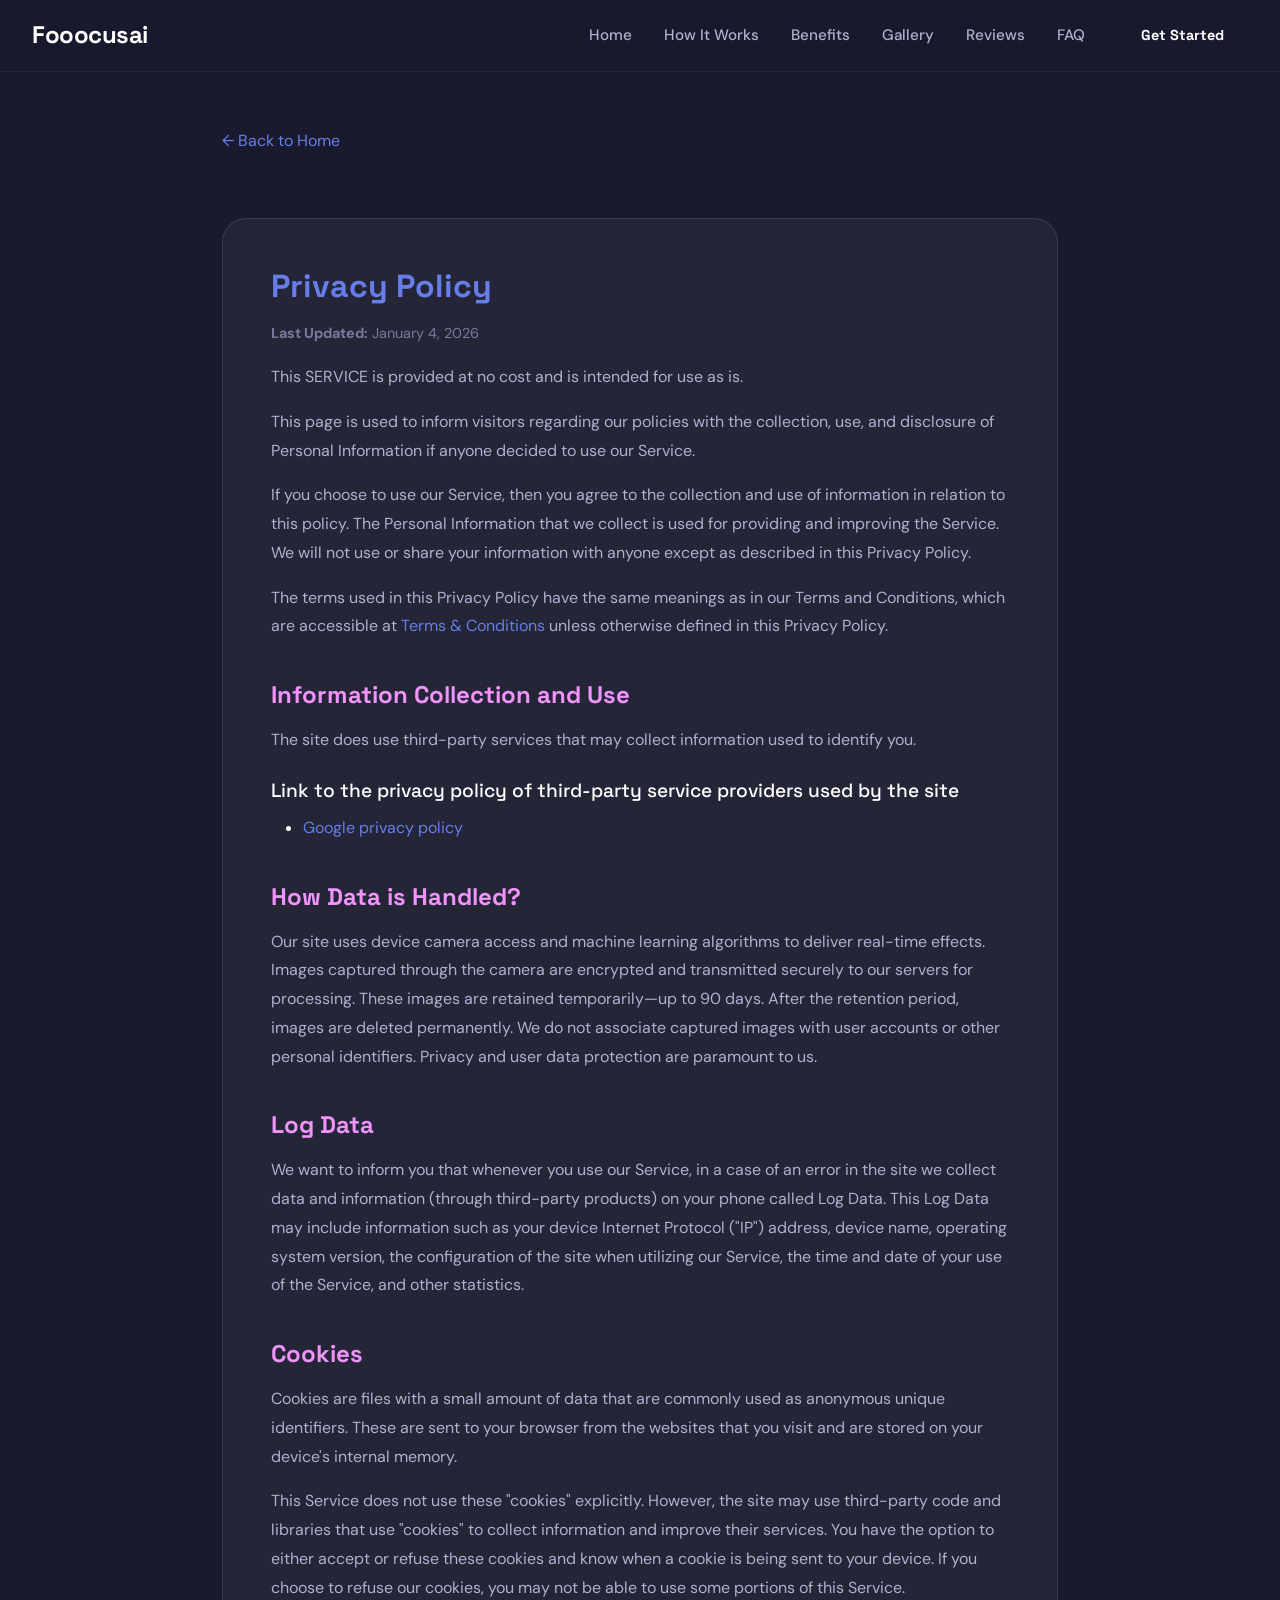
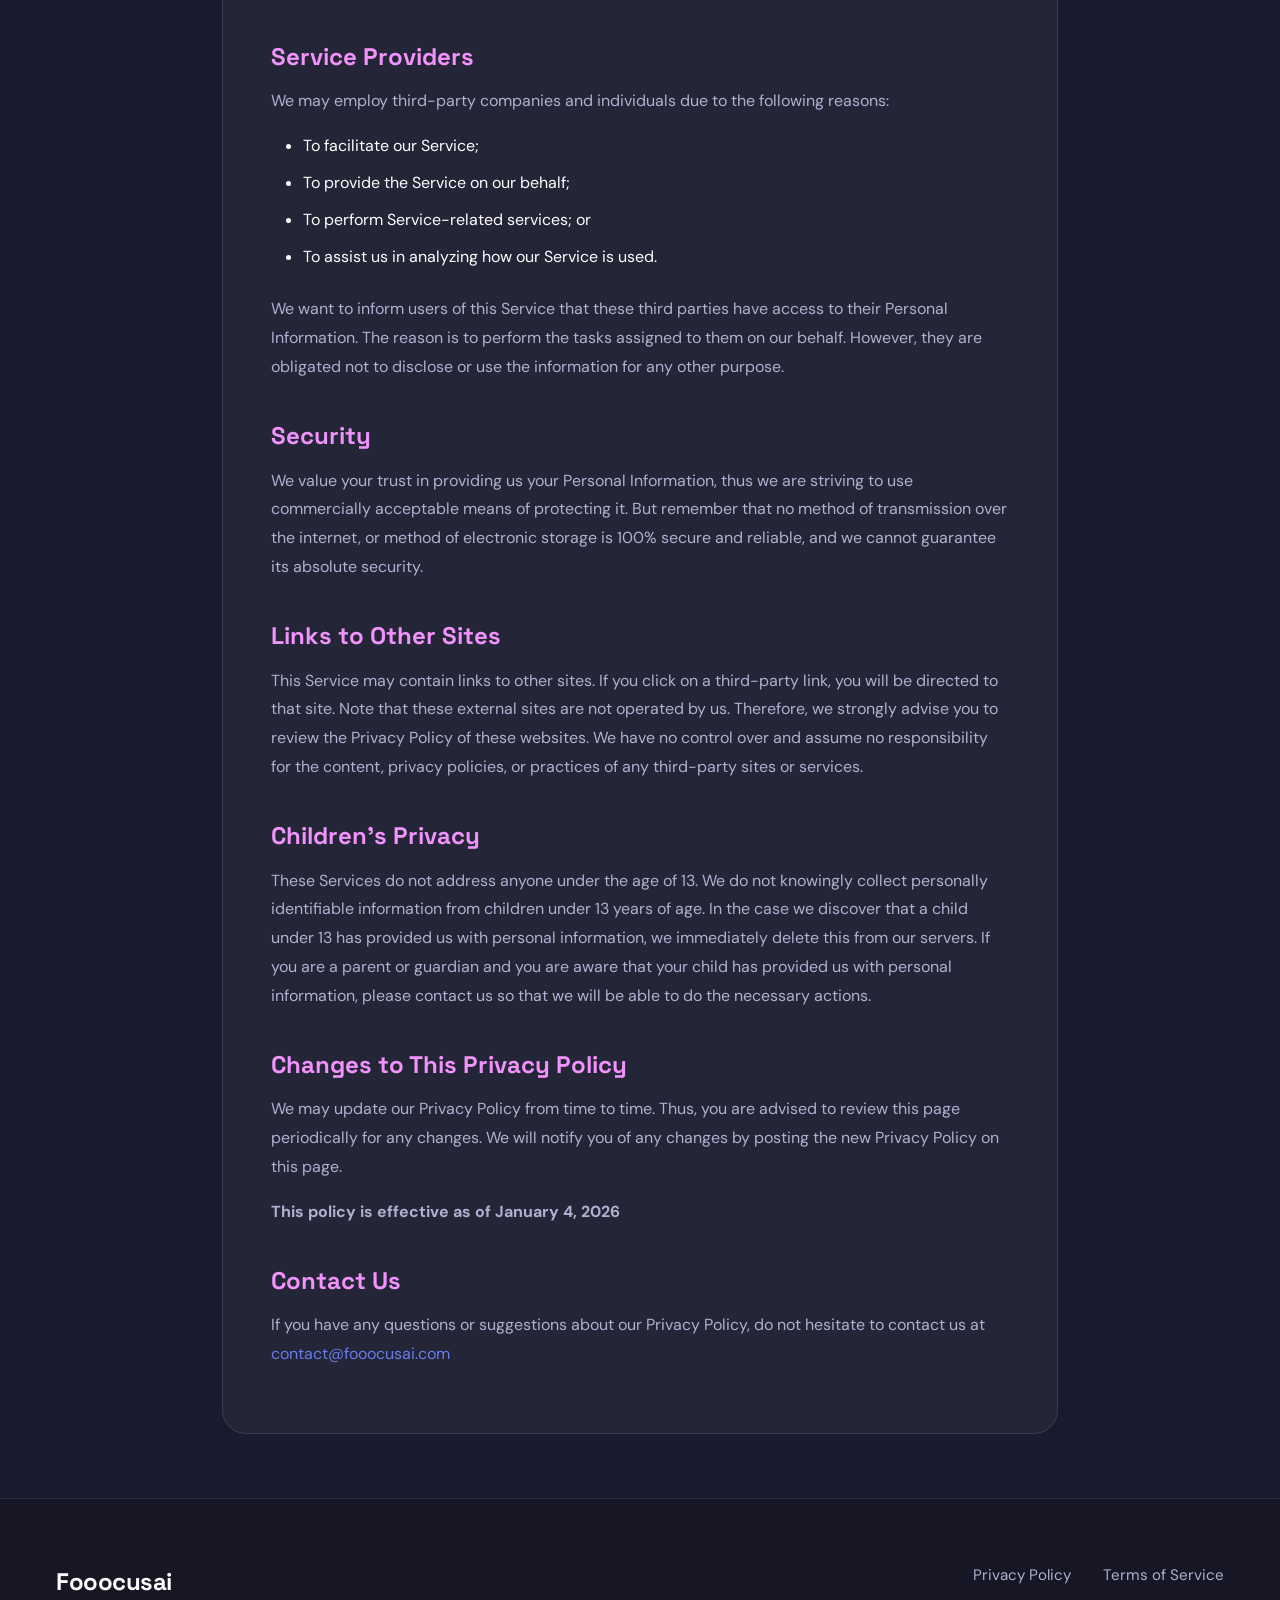
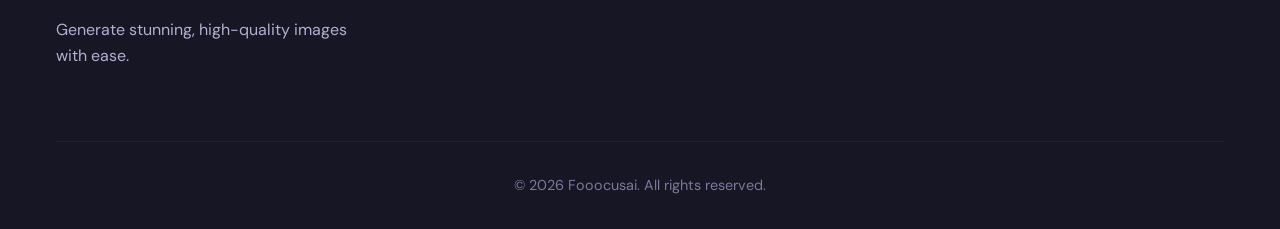
==== privacy.html @ db114f1c "Update footer links to direct to privacy and terms pages, and modify sitemap to include new URLs." ====
<!DOCTYPE html>
<html lang="en">
<head>
    <meta charset="UTF-8">
    <meta name="viewport" content="width=device-width, initial-scale=1.0">
    <title>Privacy Policy - FooocusAI</title>
    <meta name="description" content="Privacy Policy for FooocusAI - AI-powered image editing tool service">
    
    <!-- Fonts -->
    <link rel="preconnect" href="https://fonts.googleapis.com">
    <link rel="preconnect" href="https://fonts.gstatic.com" crossorigin>
    <link href="https://fonts.googleapis.com/css2?family=DM+Sans:wght@400;500;700&family=Space+Grotesk:wght@300;500;700&display=swap" rel="stylesheet">
    
    <!-- Styles -->
    <link rel="stylesheet" href="styles.css">
    
    <!-- Favicon -->
    <link rel="icon" type="image/png" href="favicon.png">
    
    <style>
        .policy-container {
            max-width: 900px;
            margin: 0 auto;
            padding: 8rem 2rem 4rem;
        }
        .policy-content {
            background: var(--surface);
            backdrop-filter: blur(12px);
            -webkit-backdrop-filter: blur(12px);
            border: 1px solid var(--border);
            border-radius: var(--radius-lg);
            padding: 3rem;
            margin-top: 2rem;
        }
        .policy-content h1 {
            color: var(--primary);
            margin-bottom: 1rem;
        }
        .policy-content h2 {
            color: var(--accent);
            margin-top: 2.5rem;
            margin-bottom: 1rem;
            font-size: 1.5rem;
        }
        .policy-content h3 {
            color: var(--text);
            margin-top: 1.5rem;
            margin-bottom: 0.75rem;
            font-size: 1.2rem;
        }
        .policy-content p {
            margin-bottom: 1rem;
            line-height: 1.8;
        }
        .policy-content ul {
            list-style: disc;
            padding-left: 2rem;
            margin-bottom: 1.5rem;
        }
        .policy-content li {
            margin-bottom: 0.5rem;
            line-height: 1.8;
        }
        .back-link {
            display: inline-block;
            margin-bottom: 2rem;
            color: var(--primary);
        }
        .back-link:hover {
            color: var(--accent);
        }
        .last-updated {
            color: var(--text-muted);
            font-size: 0.9rem;
            margin-bottom: 2rem;
        }
    </style>
</head>
<body>
    <!-- Header -->
    <header>
        <div class="logo">Fooocusai</div>
        <button class="menu-toggle" aria-label="Toggle navigation">☰</button>
        <nav>
            <a href="index.html">Home</a>
            <a href="index.html#how-to-use">How It Works</a>
            <a href="index.html#why-use">Benefits</a>
            <a href="index.html#gallery">Gallery</a>
            <a href="index.html#testimonials">Reviews</a>
            <a href="index.html#faq">FAQ</a>
            <a href="index.html#playground" class="btn btn-sm">Get Started</a>
        </nav>
    </header>

    <div class="policy-container">
        <a href="index.html" class="back-link">← Back to Home</a>
        
        <div class="policy-content">
            <h1>Privacy Policy</h1>
            <p class="last-updated"><strong>Last Updated:</strong> January 4, 2026</p>
            
            <p>This SERVICE is provided at no cost and is intended for use as is.</p>
            
            <p>This page is used to inform visitors regarding our policies with the collection, use, and disclosure of Personal Information if anyone decided to use our Service.</p>
            
            <p>If you choose to use our Service, then you agree to the collection and use of information in relation to this policy. The Personal Information that we collect is used for providing and improving the Service. We will not use or share your information with anyone except as described in this Privacy Policy.</p>
            
            <p>The terms used in this Privacy Policy have the same meanings as in our Terms and Conditions, which are accessible at <a href="terms.html">Terms & Conditions</a> unless otherwise defined in this Privacy Policy.</p>
            
            <h2>Information Collection and Use</h2>
            
            <p>The site does use third-party services that may collect information used to identify you.</p>
            
            <h3>Link to the privacy policy of third-party service providers used by the site</h3>
            <ul>
                <li><a href="https://policies.google.com/privacy" target="_blank" rel="noopener noreferrer">Google privacy policy</a></li>
            </ul>
            
            <h2>How Data is Handled?</h2>
            <p>Our site uses device camera access and machine learning algorithms to deliver real-time effects. Images captured through the camera are encrypted and transmitted securely to our servers for processing. These images are retained temporarily—up to 90 days. After the retention period, images are deleted permanently. We do not associate captured images with user accounts or other personal identifiers. Privacy and user data protection are paramount to us.</p>
            
            <h2>Log Data</h2>
            <p>We want to inform you that whenever you use our Service, in a case of an error in the site we collect data and information (through third-party products) on your phone called Log Data. This Log Data may include information such as your device Internet Protocol ("IP") address, device name, operating system version, the configuration of the site when utilizing our Service, the time and date of your use of the Service, and other statistics.</p>
            
            <h2>Cookies</h2>
            <p>Cookies are files with a small amount of data that are commonly used as anonymous unique identifiers. These are sent to your browser from the websites that you visit and are stored on your device's internal memory.</p>
            
            <p>This Service does not use these "cookies" explicitly. However, the site may use third-party code and libraries that use "cookies" to collect information and improve their services. You have the option to either accept or refuse these cookies and know when a cookie is being sent to your device. If you choose to refuse our cookies, you may not be able to use some portions of this Service.</p>
            
            <h2>Service Providers</h2>
            <p>We may employ third-party companies and individuals due to the following reasons:</p>
            <ul>
                <li>To facilitate our Service;</li>
                <li>To provide the Service on our behalf;</li>
                <li>To perform Service-related services; or</li>
                <li>To assist us in analyzing how our Service is used.</li>
            </ul>
            <p>We want to inform users of this Service that these third parties have access to their Personal Information. The reason is to perform the tasks assigned to them on our behalf. However, they are obligated not to disclose or use the information for any other purpose.</p>
            
            <h2>Security</h2>
            <p>We value your trust in providing us your Personal Information, thus we are striving to use commercially acceptable means of protecting it. But remember that no method of transmission over the internet, or method of electronic storage is 100% secure and reliable, and we cannot guarantee its absolute security.</p>
            
            <h2>Links to Other Sites</h2>
            <p>This Service may contain links to other sites. If you click on a third-party link, you will be directed to that site. Note that these external sites are not operated by us. Therefore, we strongly advise you to review the Privacy Policy of these websites. We have no control over and assume no responsibility for the content, privacy policies, or practices of any third-party sites or services.</p>
            
            <h2>Children's Privacy</h2>
            <p>These Services do not address anyone under the age of 13. We do not knowingly collect personally identifiable information from children under 13 years of age. In the case we discover that a child under 13 has provided us with personal information, we immediately delete this from our servers. If you are a parent or guardian and you are aware that your child has provided us with personal information, please contact us so that we will be able to do the necessary actions.</p>
            
            <h2>Changes to This Privacy Policy</h2>
            <p>We may update our Privacy Policy from time to time. Thus, you are advised to review this page periodically for any changes. We will notify you of any changes by posting the new Privacy Policy on this page.</p>
            
            <p><strong>This policy is effective as of January 4, 2026</strong></p>
            
            <h2>Contact Us</h2>
            <p>If you have any questions or suggestions about our Privacy Policy, do not hesitate to contact us at <a href="mailto:contact@fooocusai.com">contact@fooocusai.com</a></p>
        </div>
    </div>

    <!-- Footer -->
    <footer>
        <div class="container">
            <div class="footer-content">
                <div class="footer-brand">
                    <div class="logo">Fooocusai</div>
                    <p>Generate stunning, high-quality images with ease.</p>
                </div>
                <div class="footer-links">
                    <a href="privacy.html">Privacy Policy</a>
                    <a href="terms.html">Terms of Service</a>
                </div>
            </div>
            <div class="footer-copyright">
                &copy; 2026 Fooocusai. All rights reserved.
            </div>
        </div>
    </footer>

    <script src="script.js"></script>
</body>
</html>
---- styles.css ----
/* =========================================
   VARIABLES & THEME CONFIG
   ========================================= */
:root {
    /* Color Palette - Bioluminescent Glassflow */
    --primary: #667EEA;
    --primary-rgb: 102, 126, 234;
    --secondary: #764BA2;
    --secondary-rgb: 118, 75, 162;
    --accent: #F093FB;
    --accent-rgb: 240, 147, 251;
    
    --background: #1A1A2E;
    --background-alt: #161625;
    
    --surface: rgba(255, 255, 255, 0.05);
    --border: rgba(255, 255, 255, 0.1);
    
    --text: #FFFFFF;
    --text-secondary: #B0B0D0;
    --text-muted: #7A7A9E;

    /* Spacing */
    --space-sm: 0.5rem;
    --space-md: 1rem;
    --space-lg: 2rem;
    --space-xl: 4rem;
    
    /* Radius */
    --radius-lg: 1.5rem; /* 2xl look */
    --radius-sm: 0.5rem;
    
    /* Transitions */
    --transition: all 0.3s ease;
}

/* =========================================
   RESET & BASE STYLES
   ========================================= */
*, *::before, *::after {
    box-sizing: border-box;
    margin: 0;
    padding: 0;
}

html {
    font-size: 16px;
    scroll-behavior: smooth;
    overflow-x: hidden;
    width: 100%;
}

body {
    font-family: 'DM Sans', sans-serif;
    background-color: var(--background);
    color: var(--text);
    line-height: 1.6;
    overflow-x: hidden;
    width: 100%;
}

h1, h2, h3, h4, h5, h6 {
    font-family: 'Space Grotesk', sans-serif;
    line-height: 1.2;
    margin-bottom: 1rem;
    color: var(--text);
    word-break: break-word;
}

h1 { font-weight: 700; }
h2 { font-weight: 700; }
h3 { font-weight: 500; }

p {
    margin-bottom: 1.5rem;
    color: var(--text-secondary);
}

a {
    text-decoration: none;
    color: var(--primary);
    transition: var(--transition);
}

img {
    max-width: 100%;
    height: auto;
    display: block;
}

ul { list-style: none; }

/* =========================================
   SECTION STYLING - MANDATORY
   ========================================= */
section, .section, #playground, #how-to-use, #gallery, #testimonials, #faq {
    padding: 6rem 1.5rem;
    position: relative;
    overflow: hidden;
}

section:nth-child(odd) {
    background-color: var(--background);
}

section:nth-child(even) {
    background-color: var(--background-alt);
}

.container {
    width: 100%;
    max-width: 1200px;
    margin: 0 auto;
    padding: 0 1rem;
}

.section-header {
    text-align: center;
    margin-bottom: 4rem;
}

.section-header h2 {
    font-size: clamp(2rem, 5vw, 3rem);
    background: linear-gradient(135deg, #fff, var(--text-secondary));
    -webkit-background-clip: text;
    -webkit-text-fill-color: transparent;
}

.section-header p {
    max-width: 600px;
    margin: 0 auto;
    font-size: 1.125rem;
}

/* =========================================
   COMPONENTS
   ========================================= */
/* Buttons */
.btn {
    display: inline-block;
    padding: 0.875rem 2rem;
    border-radius: 50px;
    font-weight: 700;
    text-align: center;
    cursor: pointer;
    border: none;
    transition: var(--transition);
    font-family: 'Space Grotesk', sans-serif;
}

.btn-primary {
    background: linear-gradient(135deg, var(--primary), var(--secondary));
    color: #fff !important;
    box-shadow: 0 4px 15px rgba(var(--primary-rgb), 0.4);
}

.btn-primary:hover {
    transform: translateY(-2px);
    box-shadow: 0 8px 25px rgba(var(--primary-rgb), 0.6);
}

.btn-secondary {
    background: rgba(255, 255, 255, 0.1);
    color: #fff !important;
    backdrop-filter: blur(5px);
    border: 1px solid rgba(255, 255, 255, 0.2);
}

.btn-secondary:hover {
    background: rgba(255, 255, 255, 0.2);
    transform: translateY(-2px);
}

.btn-sm {
    padding: 0.5rem 1.5rem;
    font-size: 0.9rem;
}

.btn-pulse {
    animation: pulse 2s infinite;
}

@keyframes pulse {
    0% { box-shadow: 0 0 0 0 rgba(var(--primary-rgb), 0.4); }
    70% { box-shadow: 0 0 0 10px rgba(var(--primary-rgb), 0); }
    100% { box-shadow: 0 0 0 0 rgba(var(--primary-rgb), 0); }
}

/* Glass Panels / Cards */
.glass-panel, .card, .step-card, .feature-card, .testimonial-card, .faq-item, .modal-content {
    background: var(--surface);
    backdrop-filter: blur(12px);
    -webkit-backdrop-filter: blur(12px);
    border: 1px solid var(--border);
    border-radius: var(--radius-lg);
    padding: 2rem;
    transition: var(--transition);
}

.glass-panel:hover {
    border-color: rgba(255, 255, 255, 0.3);
    box-shadow: 0 10px 40px rgba(0, 0, 0, 0.2);
    transform: translateY(-5px);
}

/* =========================================
   HEADER & NAV
   ========================================= */
header {
    position: fixed;
    top: 0; left: 0; right: 0;
    z-index: 1000;
    padding: 1rem 2rem;
    background: rgba(26, 26, 46, 0.85);
    backdrop-filter: blur(15px);
    -webkit-backdrop-filter: blur(15px);
    border-bottom: 1px solid rgba(255, 255, 255, 0.05);
    display: flex;
    justify-content: space-between;
    align-items: center;
}

.logo {
    font-family: 'Space Grotesk', sans-serif;
    font-size: 1.5rem;
    font-weight: 700;
    color: var(--text);
    letter-spacing: -0.02em;
}

nav {
    display: flex;
    gap: 2rem;
    align-items: center;
}

nav a {
    font-size: 0.95rem;
    font-weight: 500;
    color: var(--text-secondary);
}

nav a:hover, nav a.active {
    color: var(--text);
}

nav .btn {
    color: #fff !important;
}

.menu-toggle {
    display: none;
    background: none;
    border: none;
    color: var(--text);
    font-size: 1.5rem;
    cursor: pointer;
}

/* =========================================
   HERO SECTION
   ========================================= */
.hero {
    min-height: 100vh;
    min-height: 100dvh;
    display: flex;
    align-items: center;
    justify-content: center;
    text-align: center;
    padding: 8rem 1rem 4rem;
}

.hero-bg-image {
    position: absolute;
    inset: 0;
    z-index: 0;
}

.hero-bg-image img {
    width: 100%;
    height: 100%;
    object-fit: cover;
}

.hero-bg-animation {
    position: absolute;
    inset: -50%;
    width: 200%;
    height: 200%;
    z-index: 1;
    pointer-events: none;
    background: radial-gradient(at 0% 0%, var(--primary) 0px, transparent 50%),
                radial-gradient(at 100% 0%, var(--secondary) 0px, transparent 50%),
                radial-gradient(at 100% 100%, var(--accent) 0px, transparent 50%),
                radial-gradient(at 0% 100%, var(--primary) 0px, transparent 50%);
    filter: blur(80px);
    opacity: 0.4;
    animation: meshMove 20s infinite alternate;
}

@keyframes meshMove {
    0% { transform: rotate(0deg) scale(1); }
    100% { transform: rotate(10deg) scale(1.1); }
}

.hero-overlay {
    position: absolute;
    inset: 0;
    z-index: 2;
    background: linear-gradient(to bottom, rgba(26,26,46,0.7), var(--background));
}

.hero-content {
    position: relative;
    z-index: 3;
    max-width: 900px;
}

.hero h1 {
    font-size: clamp(2.5rem, 6vw, 4.5rem);
    margin-bottom: 1.5rem;
    line-height: 1.1;
    letter-spacing: -0.03em;
    text-shadow: 0 0 30px rgba(102, 126, 234, 0.3);
}

.hero .lead {
    font-size: clamp(1.1rem, 2vw, 1.35rem);
    margin-bottom: 2.5rem;
    color: var(--text-secondary);
    max-width: 700px;
    margin-left: auto;
    margin-right: auto;
}

.hero-actions {
    display: flex;
    gap: 1rem;
    justify-content: center;
    flex-wrap: wrap;
}

/* =========================================
   PLAYGROUND (LOCKED)
   ========================================= */
.locked-playground {
    max-width: 800px;
    margin: 0 auto;
    text-align: center;
    padding: 4rem 2rem;
    display: flex;
    flex-direction: column;
    align-items: center;
    justify-content: center;
    border: 1px solid var(--border);
    position: relative;
    overflow: hidden;
}

.locked-playground::before {
    content: '';
    position: absolute;
    top: 0; left: 0; right: 0; height: 4px;
    background: linear-gradient(90deg, var(--primary), var(--accent));
    box-shadow: 0 0 20px var(--primary);
}

.lock-icon {
    font-size: 4rem;
    margin-bottom: 1.5rem;
    animation: float 6s ease-in-out infinite;
}

.locked-playground h3 {
    font-size: 2rem;
    margin-bottom: 1rem;
    letter-spacing: 0.2em;
    color: var(--text-muted);
}

.progress-container {
    width: 100%;
    max-width: 400px;
    height: 8px;
    background: rgba(255,255,255,0.1);
    border-radius: 4px;
    margin: 2rem 0 1rem;
    overflow: hidden;
}

.progress-bar {
    width: 85%;
    height: 100%;
    background: linear-gradient(90deg, var(--primary), var(--accent));
    box-shadow: 0 0 10px var(--primary);
}

.progress-text {
    font-family: monospace;
    color: var(--accent);
}

@keyframes float {
    0%, 100% { transform: translateY(0); }
    50% { transform: translateY(-10px); }
}

/* =========================================
   HOW IT WORKS
   ========================================= */
.steps-grid {
    display: grid;
    grid-template-columns: repeat(3, 1fr);
    gap: 2rem;
}

.step-card {
    text-align: center;
    position: relative;
    padding: 3rem 2rem;
}

.step-icon {
    font-size: 3rem;
    margin-bottom: 1.5rem;
    background: rgba(255,255,255,0.05);
    width: 80px;
    height: 80px;
    line-height: 80px;
    border-radius: 50%;
    margin-left: auto;
    margin-right: auto;
    box-shadow: 0 0 20px rgba(0,0,0,0.2);
}

/* =========================================
   FEATURES / BENEFITS
   ========================================= */
.features-grid {
    display: grid;
    grid-template-columns: repeat(2, 1fr);
    gap: 2rem;
}

.feature-card h3 {
    color: var(--primary);
    margin-bottom: 1rem;
}

/* =========================================
   GALLERY
   ========================================= */
.gallery-grid {
    display: grid;
    grid-template-columns: repeat(3, 1fr);
    gap: 1.5rem;
}

.gallery-item {
    aspect-ratio: 1;
    border-radius: var(--radius-lg);
    overflow: hidden;
    position: relative;
    border: 1px solid var(--border);
}

.gallery-image-wrapper {
    width: 100%;
    height: 100%;
    position: relative;
}

.gallery-image-wrapper img {
    width: 100%;
    height: 100%;
    object-fit: cover;
    transition: transform 0.5s ease;
}

.gallery-item:hover img {
    transform: scale(1.1);
}

.gallery-overlay {
    position: absolute;
    inset: 0;
    background: rgba(0,0,0,0.6);
    display: flex;
    align-items: center;
    justify-content: center;
    opacity: 0;
    transition: opacity 0.3s ease;
}

.gallery-item:hover .gallery-overlay {
    opacity: 1;
}

.gallery-overlay span {
    color: #fff;
    font-weight: 700;
    font-family: 'Space Grotesk', sans-serif;
    transform: translateY(20px);
    transition: transform 0.3s ease;
}

.gallery-item:hover .gallery-overlay span {
    transform: translateY(0);
}

/* =========================================
   TESTIMONIALS
   ========================================= */
.testimonials-grid {
    display: grid;
    grid-template-columns: repeat(3, 1fr);
    gap: 2rem;
}

.testimonial-card {
    display: flex;
    flex-direction: column;
    justify-content: space-between;
    height: 100%;
}

.review-text {
    font-style: italic;
    margin-bottom: 1.5rem;
    font-size: 1.1rem;
}

.reviewer-info strong {
    display: block;
    color: var(--primary);
}

.reviewer-info span {
    font-size: 0.9rem;
    color: var(--text-muted);
}

/* =========================================
   FAQ
   ========================================= */
.faq-container {
    max-width: 800px;
    margin: 0 auto;
    display: flex;
    flex-direction: column;
    gap: 1rem;
}

.faq-item {
    padding: 0; /* Reset default padding for button area */
    overflow: hidden;
}

.faq-question {
    width: 100%;
    padding: 1.5rem 2rem;
    text-align: left;
    background: none;
    border: none;
    color: var(--text);
    font-weight: 700;
    font-family: 'Space Grotesk', sans-serif;
    font-size: 1.1rem;
    cursor: pointer;
    display: flex;
    justify-content: space-between;
    align-items: center;
}

.faq-question::after {
    content: '+';
    font-size: 1.5rem;
    transition: transform 0.3s ease;
    color: var(--primary);
}

.faq-question.active::after {
    transform: rotate(45deg);
}

.faq-answer {
    max-height: 0;
    overflow: hidden;
    transition: max-height 0.3s ease;
    background: rgba(0,0,0,0.2);
}

.faq-answer p {
    padding: 1.5rem 2rem;
    margin: 0;
    color: var(--text-secondary);
}

/* =========================================
   FOOTER
   ========================================= */
footer {
    background: var(--background-alt);
    border-top: 1px solid var(--border);
    padding: 4rem 0 2rem;
}

.footer-content {
    display: flex;
    justify-content: space-between;
    align-items: flex-start;
    flex-wrap: wrap;
    gap: 2rem;
    margin-bottom: 3rem;
}

.footer-brand p {
    margin-top: 1rem;
    max-width: 300px;
}

.footer-links {
    display: flex;
    gap: 2rem;
}

.footer-links a {
    color: var(--text-secondary);
    font-size: 0.95rem;
}

.footer-links a:hover {
    color: var(--primary);
}

.footer-copyright {
    text-align: center;
    padding-top: 2rem;
    border-top: 1px solid rgba(255,255,255,0.05);
    color: var(--text-muted);
    font-size: 0.9rem;
}

/* =========================================
   MODALS
   ========================================= */
.modal {
    position: fixed;
    inset: 0;
    z-index: 2000;
    background: rgba(0, 0, 0, 0.8);
    backdrop-filter: blur(5px);
    display: flex;
    align-items: center;
    justify-content: center;
    padding: 1rem;
    opacity: 0;
    pointer-events: none;
    transition: opacity 0.3s ease;
}

.modal.active {
    opacity: 1;
    pointer-events: auto;
}

.modal-content {
    width: 100%;
    max-width: 600px;
    max-height: 80vh;
    overflow-y: auto;
    position: relative;
    background: #1A1A2E; /* Solid fallback */
    background: linear-gradient(135deg, rgba(26,26,46,0.95), rgba(22,22,37,0.95));
    border: 1px solid var(--primary);
    box-shadow: 0 25px 50px -12px rgba(0, 0, 0, 0.5);
}

.modal-close {
    position: absolute;
    top: 1rem;
    right: 1.5rem;
    background: none;
    border: none;
    color: var(--text-muted);
    font-size: 2rem;
    cursor: pointer;
    line-height: 1;
}

.modal-close:hover {
    color: var(--primary);
}

.modal-body {
    padding-right: 1rem;
}

.modal-body h2 {
    color: var(--primary);
    margin-bottom: 0.5rem;
}

.modal-body h4 {
    color: var(--accent);
    margin-top: 1.5rem;
    margin-bottom: 0.5rem;
    font-size: 1.1rem;
}

.modal-body ul {
    list-style: disc;
    padding-left: 1.5rem;
    margin-bottom: 1rem;
    color: var(--text-secondary);
}

.modal-body li {
    margin-bottom: 0.5rem;
}

/* =========================================
   ANIMATIONS
   ========================================= */
.fade-in-up {
    opacity: 0;
    transform: translateY(30px);
    transition: opacity 0.8s ease, transform 0.8s ease;
}

.fade-in-up.visible {
    opacity: 1;
    transform: translateY(0);
}

/* =========================================
   MOBILE RESPONSIVE
   ========================================= */
@media (max-width: 1023px) {
    .steps-grid, .testimonials-grid, .gallery-grid {
        grid-template-columns: repeat(2, 1fr);
    }
}

@media (max-width: 767px) {
    html { font-size: 14px; }
    
    header { padding: 0.75rem 1rem; }
    
    .menu-toggle { display: block; }
    
    nav {
        display: none;
        position: absolute;
        top: 100%;
        left: 0;
        right: 0;
        flex-direction: column;
        background: rgba(26, 26, 46, 0.98);
        padding: 1.5rem;
        border-bottom: 1px solid var(--border);
        gap: 1.5rem;
        align-items: flex-start;
    }
    
    nav.active { display: flex; }
    
    nav a { 
        font-size: 1.1rem; 
        width: 100%;
        padding-bottom: 0.5rem;
        border-bottom: 1px solid rgba(255,255,255,0.05);
    }

    nav .btn {
        width: 100%;
        text-align: center;
        margin-top: 0.5rem;
    }

    .hero {
        padding-top: 6rem;
        align-items: center; /* Center vertically on mobile too */
    }

    .steps-grid, .features-grid, .testimonials-grid, .gallery-grid {
        grid-template-columns: 1fr;
        gap: 1.5rem;
    }

    .footer-content {
        flex-direction: column;
        text-align: center;
        align-items: center;
    }
    
    .footer-brand p { margin: 1rem auto; }
}

@media (min-width: 768px) {
    .mobile-only { display: none; }
}
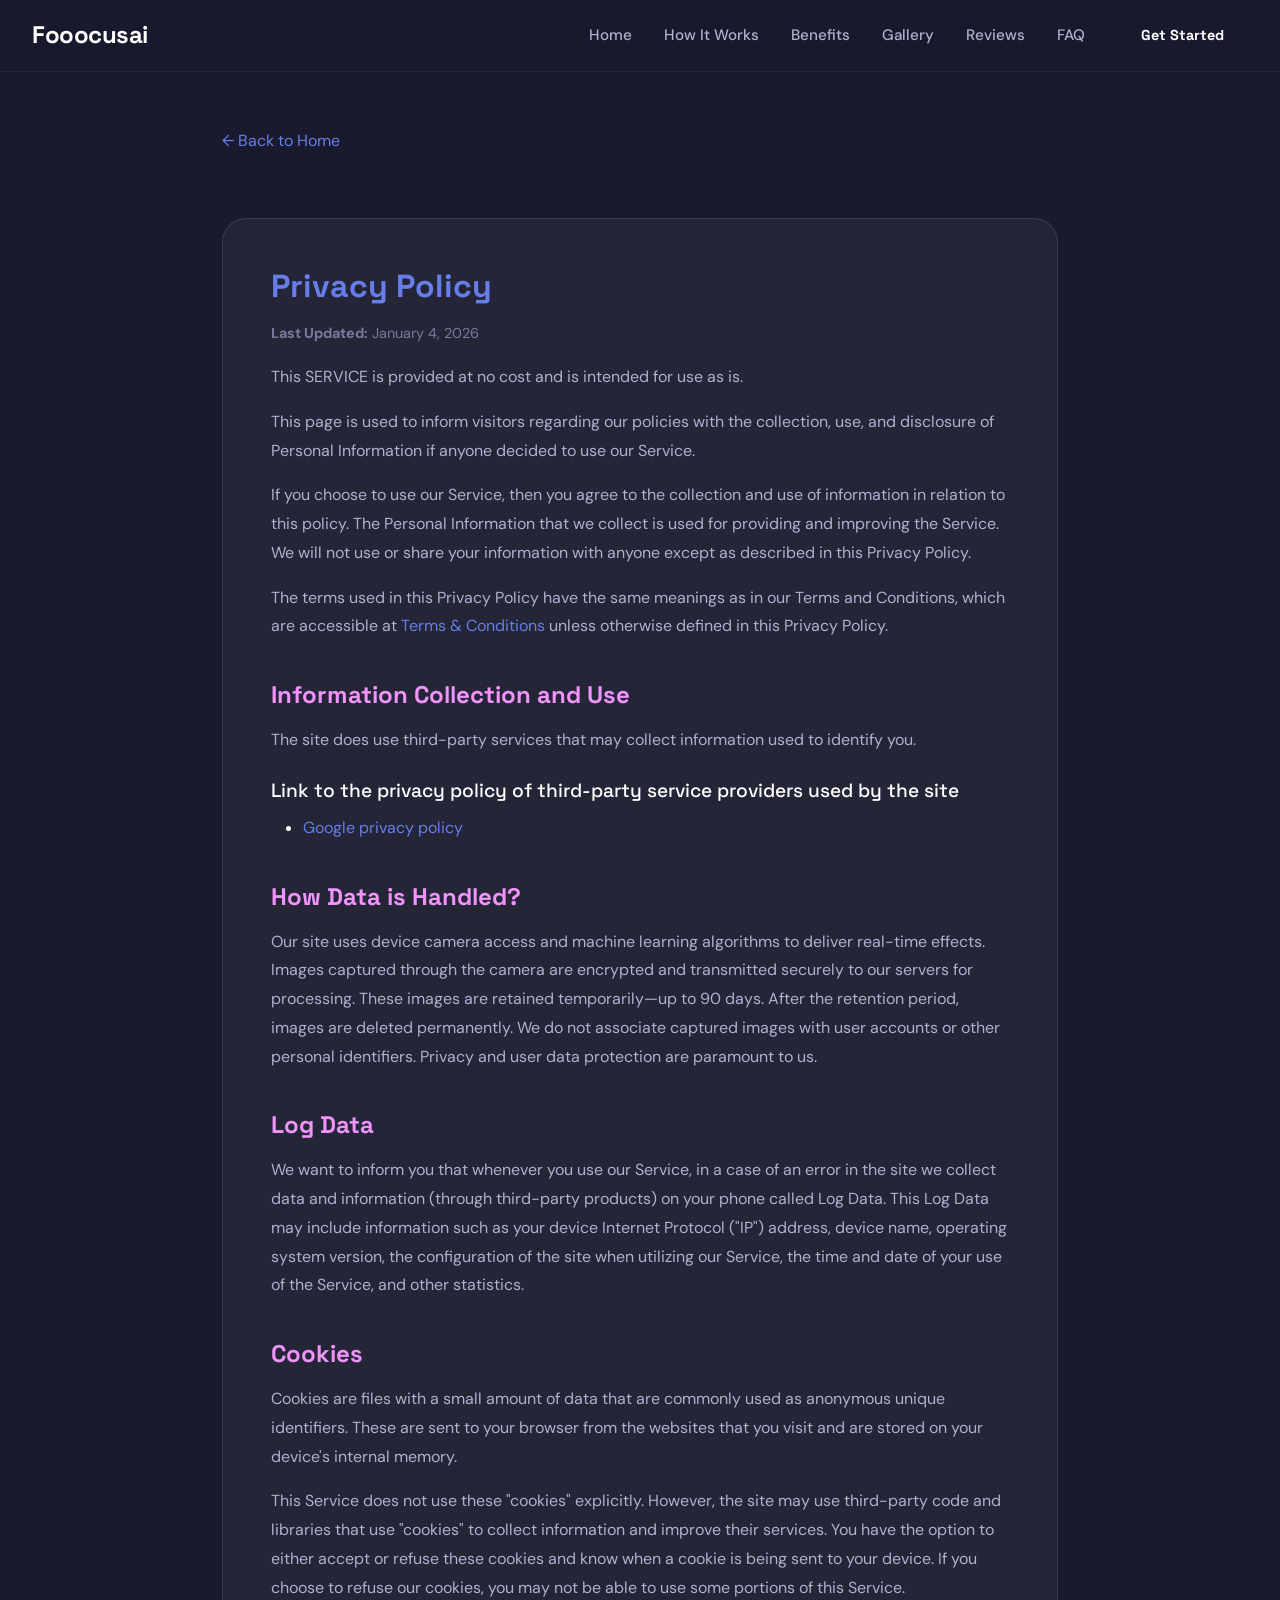
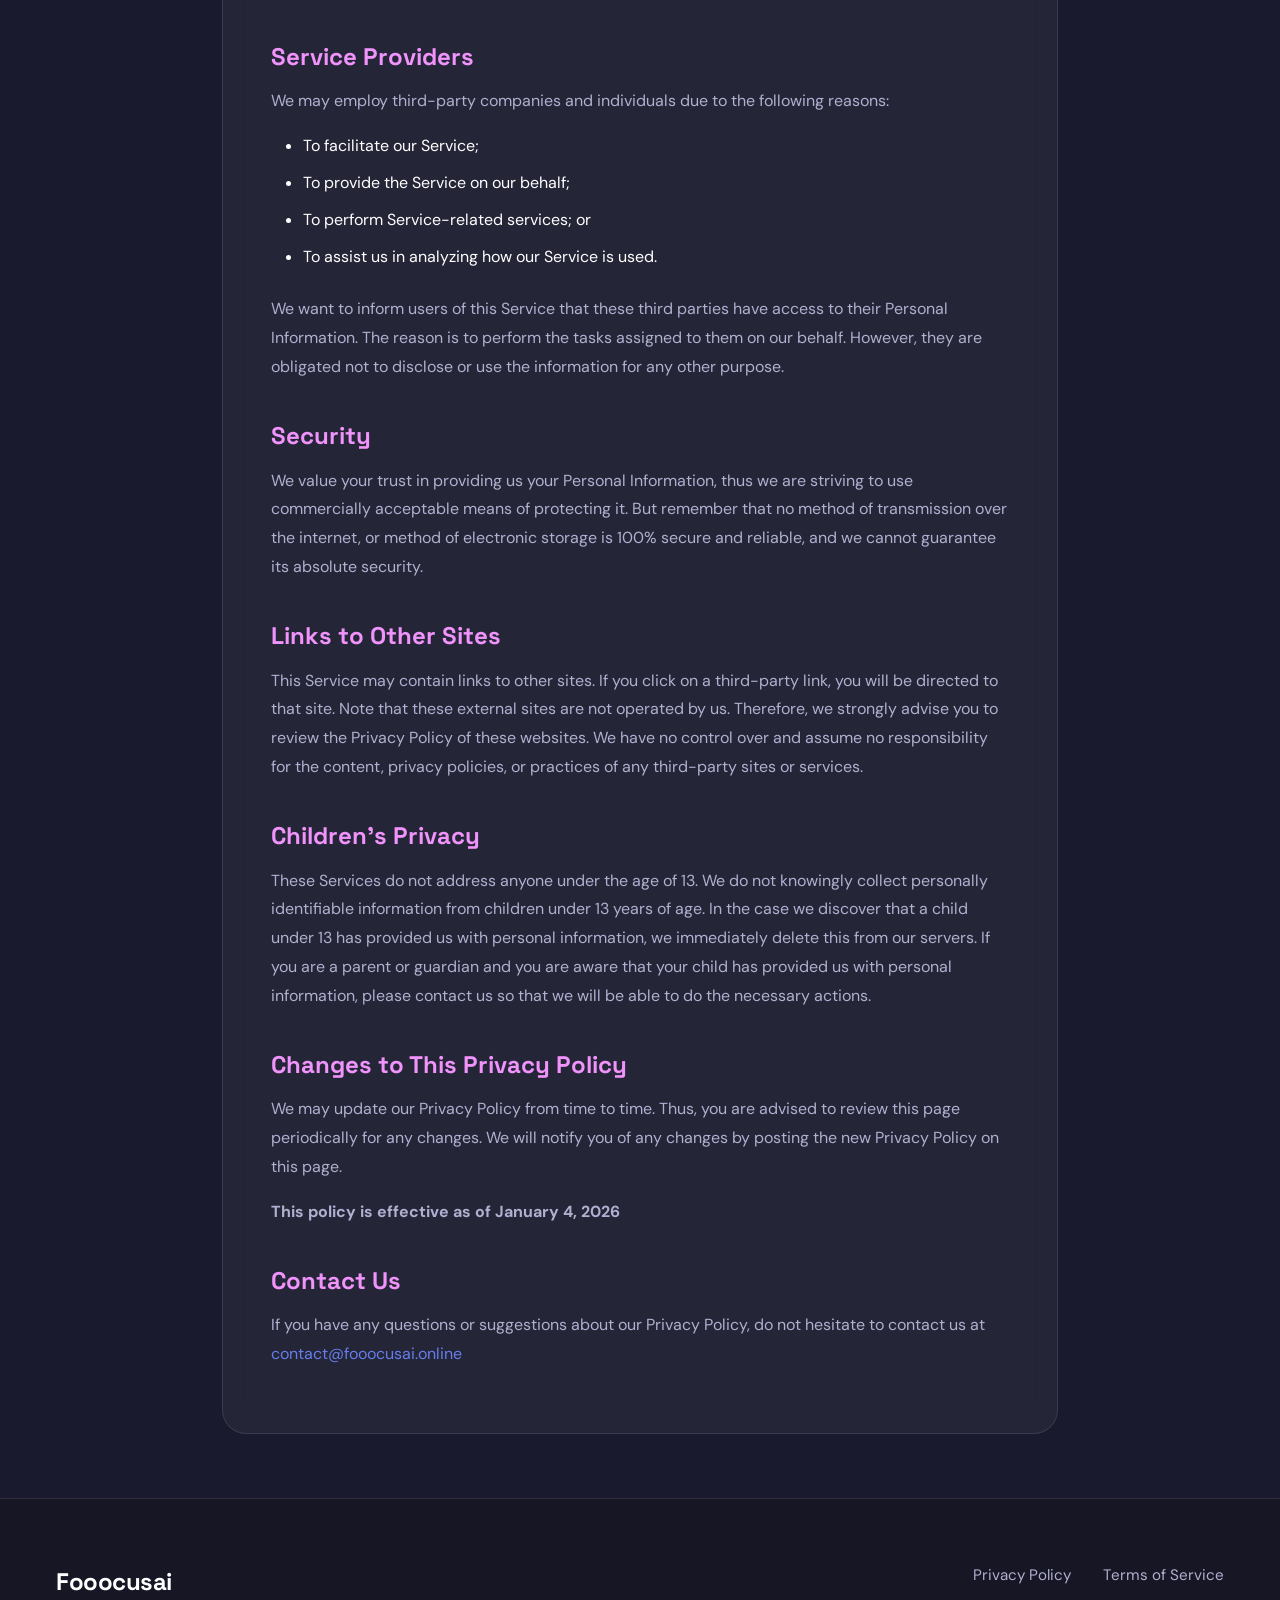
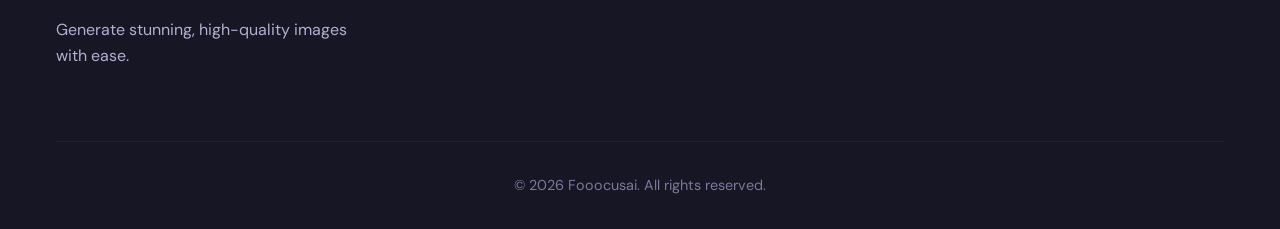
==== commit af90dd5f: "Update contact email address in privacy.html to reflect new domain." ====
--- a/privacy.html
+++ b/privacy.html
@@ -152,7 +152,7 @@
             <p><strong>This policy is effective as of January 4, 2026</strong></p>
             
             <h2>Contact Us</h2>
-            <p>If you have any questions or suggestions about our Privacy Policy, do not hesitate to contact us at <a href="mailto:contact@fooocusai.com">contact@fooocusai.com</a></p>
+            <p>If you have any questions or suggestions about our Privacy Policy, do not hesitate to contact us at <a href="mailto:contact@fooocusai.online">contact@fooocusai.online</a></p>
         </div>
     </div>
 
